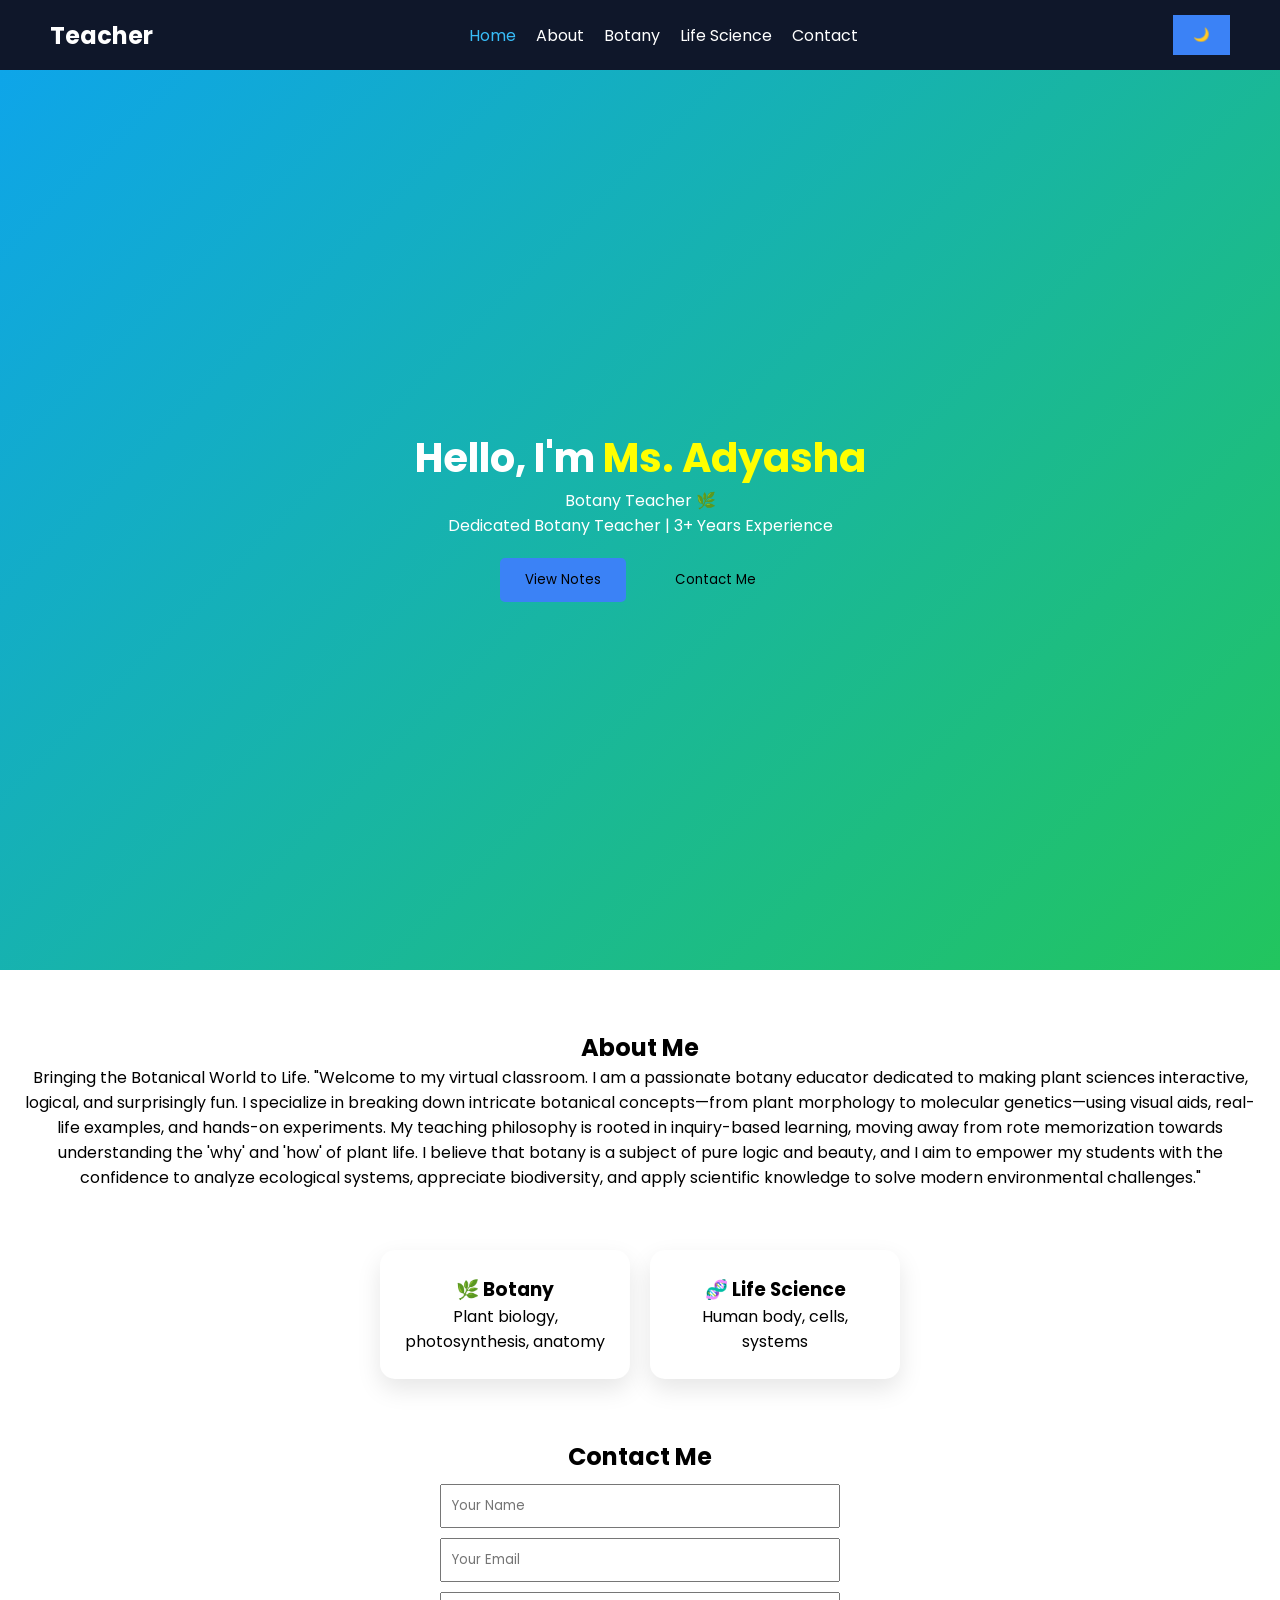
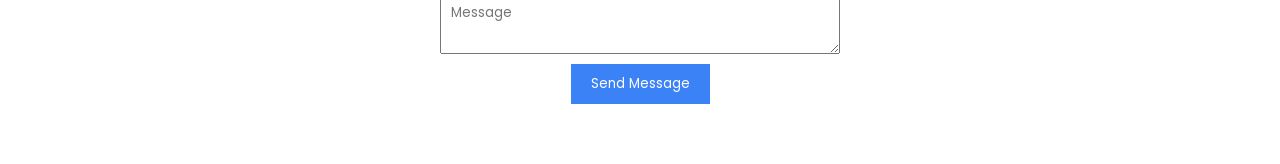
==== index.html @ 3b7aa275 "Add files via upload" ====
<!DOCTYPE html>
<html lang="en">
<head>
  <meta charset="UTF-8">
  <meta name="viewport" content="width=device-width, initial-scale=1.0">
  <title>Learn the Beauty of Naure with the Best Botany Teacher</title>
  <link rel="stylesheet" href="style.css">

  <!-- Google Font -->
  <link href="https://fonts.googleapis.com/css2?family=Poppins:wght@300;500;700&display=swap" rel="stylesheet">
</head>
<body>

<!-- Navbar -->
<header>
  <nav class="navbar">
    <h2 class="logo">Teacher</h2>
    
    <ul class="nav-links">
      <li><a href="#home">Home</a></li>
      <li><a href="#about">About</a></li>
      <li><a href="botany.html" >Botany</a></li>
      <li><a href="life-science.html">Life Science</a></li>
      <li><a href="#contact">Contact</a></li>
    </ul>
    <button id="darkToggle">🌙</button>
    <!-- Hamburger Button -->
  <div class="menu-toggle" id="menuToggle">☰</div>
</nav>
</header>

<!-- Hero Section -->
<section id="home" class="hero fade-in">
  <div class="hero-content">
    <h1>Hello, I'm <span>Ms. Adyasha</span></h1>
    <p id="typing"></p><p>Dedicated Botany Teacher | 3+ Years Experience</p>
    <div class="hero-buttons">
      <button onclick="scrollToSection('subjects')">View Notes</button>
      <button onclick="scrollToSection('contact')" class="secondary">Contact Me</button>
    </div>
  </div>
</section>

<!-- About -->
<section id="about" class="fade-in">
  <h2>About Me</h2>
  <p>Bringing the Botanical World to Life.
"Welcome to my virtual classroom. I am a passionate botany educator dedicated to making plant sciences 
interactive, logical, and surprisingly fun. I specialize in breaking down intricate botanical 
concepts—from plant morphology to molecular genetics—using visual aids, real-life examples, 
and hands-on experiments. My teaching philosophy is rooted in inquiry-based learning, moving away from 
rote memorization towards understanding the 'why' and 'how' of plant life. I believe that botany is a
 subject of pure logic and beauty, and I aim to empower my students with the confidence to analyze 
 ecological systems, appreciate biodiversity, and apply scientific knowledge to solve modern 
 environmental challenges."</p>
</section>

<!-- Subjects -->
<div class="card-container">
  <a href="botany.html" class="card">
    <h3>🌿 Botany</h3>
    <p>Plant biology, photosynthesis, anatomy</p>
  </a>

  <a href="life-science.html" class="card">
    <h3>🧬 Life Science</h3>
    <p>Human body, cells, systems</p>
  </a>
</div>



<!-- Contact -->
<section id="contact" class="fade-in">
  <h2>Contact Me</h2>

<form action="https://formsubmit.co/tirupatiprasad007@gmail.com" method="POST">

  <input type="text" name="name" placeholder="Your Name" required>
  
  <input type="email" name="email" placeholder="Your Email" required>
  
  <textarea name="message" placeholder="Message" required></textarea>

  <input type="hidden" name="_captcha" value="false">
  <input type="hidden" name="_subject" value="New Contact Message!">
  <input type="hidden" name="_template" value="table">
  <!--<input type="hidden" name="_next" value="thankyou.html">-->
  <input type="hidden" name="_next" value="https://formsubmit.co/thankyou">

  <button type="submit">Send Message</button>

</form>

</form>

</section>

<script src="script.js"></script>
</body>
</html>
---- style.css ----
* {
    margin: 0;
    padding: 0;
    box-sizing: border-box;
    font-family: 'Poppins', sans-serif;
}


body {
    padding-top: 70px;
}

body.dark {
    background: #0f172a;
    color: white;
}

body.dark .card {
    background: #1e293b;
    color: white;
}

/* Navbar */
.navbar {
    display: flex;
    justify-content: space-between;
    align-items: center; /* ✅ important */
    position: fixed;
    width: 100%;
    top: 0;
    left: 0;
    padding: 15px 50px;
    background: #0f172a;
    color: white;
    z-index: 1000;
    transition: 0.3s;
}

.navbar.scrolled {
    box-shadow: 0 5px 15px rgba(0, 0, 0, 0.2);
}

/* ✅ Desktop nav (DEFAULT) */
.nav-links {
    display: flex;
    list-style: none;
    gap: 20px;
}

/* Links */
.nav-links a {
    color: white;
    text-decoration: none;
}

.nav-links a.active {
    color: #38bdf8;
}

/* Hide menu button on desktop */
.menu-toggle {
    display: none;
    font-size: 25px;
    cursor: pointer;
}

/* 📱 Mobile Styles ONLY */
@media (max-width: 800px) {

    .menu-toggle {
        display: block;
    }

    .nav-links {
        display: flex;
        position: fixed;
        top: 0;
        right: -100%;
        height: 100vh;
        width: 65%;
        background: #0f172a;
        flex-direction: column;
        align-items: center;
        justify-content: center;
        gap: 20px;
        transition: 0.3s;
        z-index: 999; /* ✅ important */
    }

    .nav-links li {
        margin: 10px 0;
    }

    .nav-links.active {
        right: 0;
    }
}


/* Hero */
.hero {
    height: 100vh;
    display: flex;
    justify-content: center;
    align-items: center;
    background: linear-gradient(135deg, #0ea5e9, #22c55e);
    color: white;
    text-align: center;
}

.hero h1 {
    font-size: 40px;
}

.hero span {
    color: yellow;
}

.hero-buttons button {
    margin: 10px;
    padding: 12px 25px;
    border: none;
    cursor: pointer;
    border-radius: 5px;
}

.secondary {
    background: transparent;
    border: 2px solid white;
    color: white;
}

.hero button {
    margin-top: 20px;
    padding: 12px 25px;
    border: none;
    color: black;
    cursor: pointer;
    border-radius: 5px;
}

/* Sections */
section {
    padding: 60px 20px;
    text-align: center;
}

/* Cards */
.card-container {
    display: flex;
    justify-content: center;
    gap: 20px;
    flex-wrap: wrap;
}

.card {
    background: white;
    padding: 25px;
    border-radius: 15px;
    width: 250px;
    text-align: center;
    text-decoration: none;
    color: black;
    box-shadow: 0 10px 25px rgba(0, 0, 0, 0.1);
    transition: 0.3s;
}

.card:hover {
    transform: translateY(-10px) scale(1.03);
}

/* Form */
form input,
form textarea {
    display: block;
    width: 90%;
    max-width: 400px;
    margin: 10px auto;
    padding: 10px;
}

button {
    padding: 10px 20px;
    background: #3b82f6;
    color: white;
    border: none;
}

/* Animations */
.fade-in {
    opacity: 1;
    transform: translateY(20px);
    transition: 0.8s ease-in;
}

.fade-in.visible {
    opacity: 1;
    transform: translateY(0);
}

/* 📱 Responsive */
@media (max-width: 768px) {
    .navbar {
        flex-direction: column;
        align-items: center;
    }

    .nav-links {
        flex-direction: column;
        gap: 10px;
    }

    .hero {
        padding: 20px;
    }
}
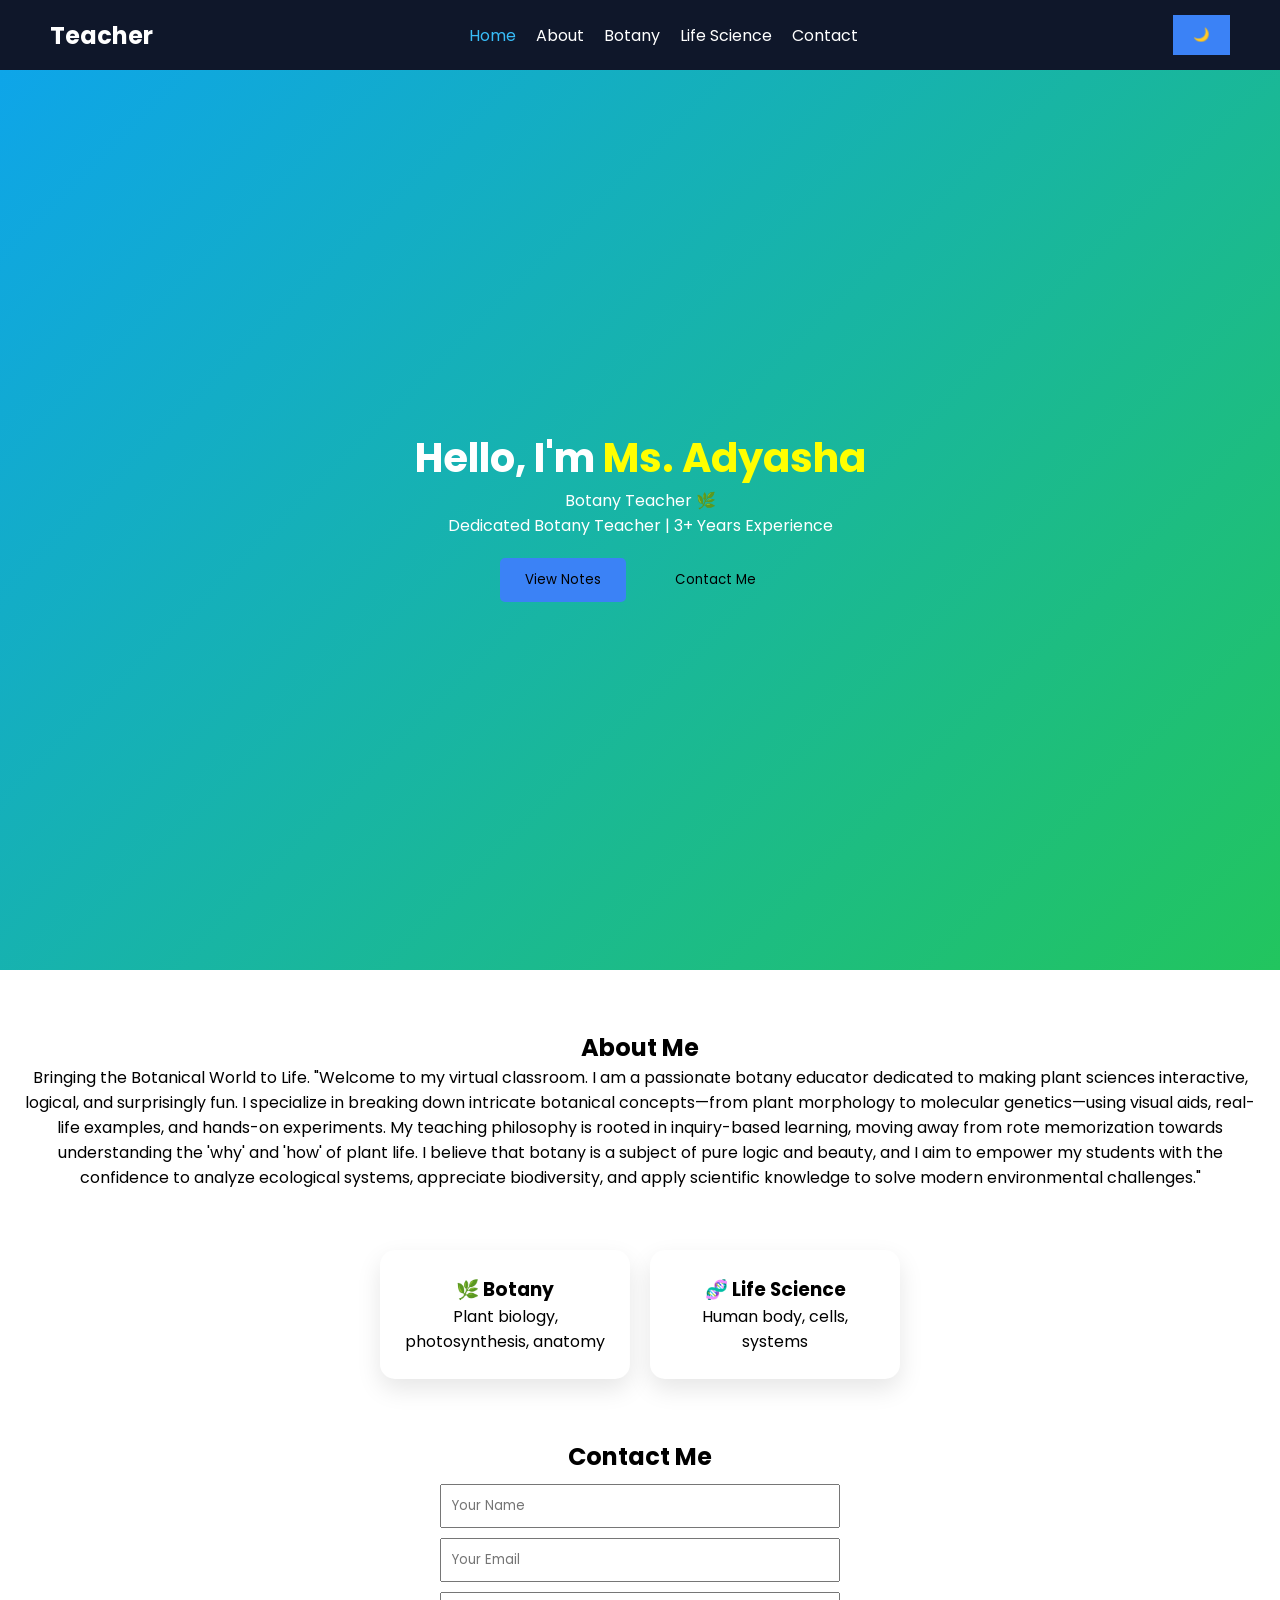
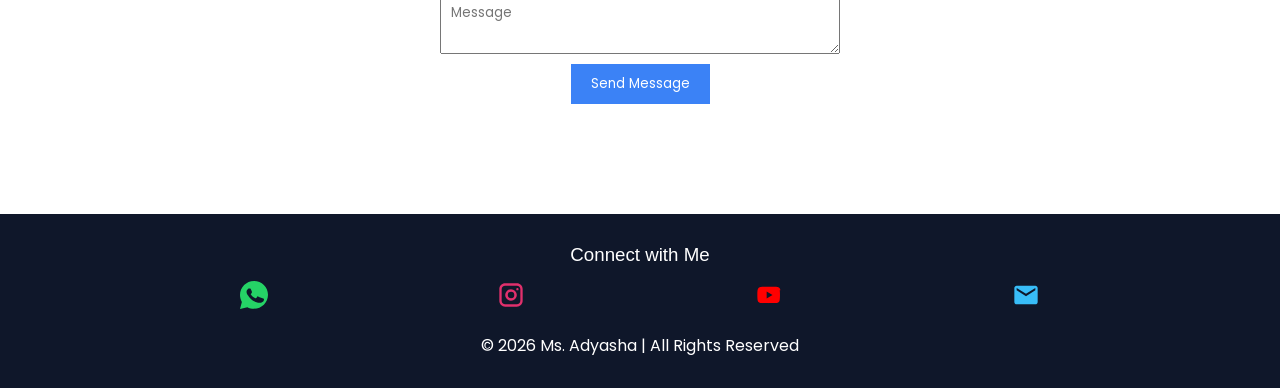
==== commit 79d8f269: "index.html" ====
--- a/index.html
+++ b/index.html
@@ -1,5 +1,6 @@
 <!DOCTYPE html>
 <html lang="en">
+
 <head>
   <meta charset="UTF-8">
   <meta name="viewport" content="width=device-width, initial-scale=1.0">
@@ -9,93 +10,127 @@
   <!-- Google Font -->
   <link href="https://fonts.googleapis.com/css2?family=Poppins:wght@300;500;700&display=swap" rel="stylesheet">
 </head>
+
 <body>
 
-<!-- Navbar -->
-<header>
-  <nav class="navbar">
-    <h2 class="logo">Teacher</h2>
-    
-    <ul class="nav-links">
-      <li><a href="#home">Home</a></li>
-      <li><a href="#about">About</a></li>
-      <li><a href="botany.html" >Botany</a></li>
-      <li><a href="life-science.html">Life Science</a></li>
-      <li><a href="#contact">Contact</a></li>
-    </ul>
-    <button id="darkToggle">🌙</button>
-    <!-- Hamburger Button -->
-  <div class="menu-toggle" id="menuToggle">☰</div>
-</nav>
-</header>
+  <!-- Navbar -->
+  <header>
+    <nav class="navbar">
+      <h2 class="logo">Teacher</h2>
 
-<!-- Hero Section -->
-<section id="home" class="hero fade-in">
-  <div class="hero-content">
-    <h1>Hello, I'm <span>Ms. Adyasha</span></h1>
-    <p id="typing"></p><p>Dedicated Botany Teacher | 3+ Years Experience</p>
-    <div class="hero-buttons">
-      <button onclick="scrollToSection('subjects')">View Notes</button>
-      <button onclick="scrollToSection('contact')" class="secondary">Contact Me</button>
+      <ul class="nav-links">
+        <li><a href="#home">Home</a></li>
+        <li><a href="#about">About</a></li>
+        <li><a href="botany.html">Botany</a></li>
+        <li><a href="life-science.html">Life Science</a></li>
+        <li><a href="#contact">Contact</a></li>
+      </ul>
+      <button id="darkToggle">🌙</button>
+      <!-- Hamburger Button -->
+      <div class="menu-toggle" id="menuToggle">☰</div>
+    </nav>
+  </header>
+
+  <!-- Hero Section -->
+  <section id="home" class="hero fade-in">
+    <div class="hero-content">
+      <h1>Hello, I'm <span>Ms. Adyasha</span></h1>
+      <p id="typing"></p>
+      <p>Dedicated Botany Teacher | 3+ Years Experience</p>
+      <div class="hero-buttons">
+        <button onclick="scrollToSection('subjects')">View Notes</button>
+        <button onclick="scrollToSection('contact')" class="secondary">Contact Me</button>
+      </div>
     </div>
+  </section>
+
+  <!-- About -->
+  <section id="about" class="fade-in">
+    <h2>About Me</h2>
+    <p>Bringing the Botanical World to Life.
+      "Welcome to my virtual classroom. I am a passionate botany educator dedicated to making plant sciences
+      interactive, logical, and surprisingly fun. I specialize in breaking down intricate botanical
+      concepts—from plant morphology to molecular genetics—using visual aids, real-life examples,
+      and hands-on experiments. My teaching philosophy is rooted in inquiry-based learning, moving away from
+      rote memorization towards understanding the 'why' and 'how' of plant life. I believe that botany is a
+      subject of pure logic and beauty, and I aim to empower my students with the confidence to analyze
+      ecological systems, appreciate biodiversity, and apply scientific knowledge to solve modern
+      environmental challenges."</p>
+  </section>
+
+  <!-- Subjects -->
+  <div class="card-container">
+    <a href="botany.html" class="card">
+      <h3>🌿 Botany</h3>
+      <p>Plant biology, photosynthesis, anatomy</p>
+    </a>
+
+    <a href="life-science.html" class="card">
+      <h3>🧬 Life Science</h3>
+      <p>Human body, cells, systems</p>
+    </a>
   </div>
-</section>
-
-<!-- About -->
-<section id="about" class="fade-in">
-  <h2>About Me</h2>
-  <p>Bringing the Botanical World to Life.
-"Welcome to my virtual classroom. I am a passionate botany educator dedicated to making plant sciences 
-interactive, logical, and surprisingly fun. I specialize in breaking down intricate botanical 
-concepts—from plant morphology to molecular genetics—using visual aids, real-life examples, 
-and hands-on experiments. My teaching philosophy is rooted in inquiry-based learning, moving away from 
-rote memorization towards understanding the 'why' and 'how' of plant life. I believe that botany is a
- subject of pure logic and beauty, and I aim to empower my students with the confidence to analyze 
- ecological systems, appreciate biodiversity, and apply scientific knowledge to solve modern 
- environmental challenges."</p>
-</section>
-
-<!-- Subjects -->
-<div class="card-container">
-  <a href="botany.html" class="card">
-    <h3>🌿 Botany</h3>
-    <p>Plant biology, photosynthesis, anatomy</p>
-  </a>
-
-  <a href="life-science.html" class="card">
-    <h3>🧬 Life Science</h3>
-    <p>Human body, cells, systems</p>
-  </a>
-</div>
 
 
 
-<!-- Contact -->
-<section id="contact" class="fade-in">
-  <h2>Contact Me</h2>
+  <!-- Contact -->
+  <section id="contact" class="fade-in">
+    <h2>Contact Me</h2>
 
-<form action="https://formsubmit.co/tirupatiprasad007@gmail.com" method="POST">
-
-  <input type="text" name="name" placeholder="Your Name" required>
-  
-  <input type="email" name="email" placeholder="Your Email" required>
-  
-  <textarea name="message" placeholder="Message" required></textarea>
-
-  <input type="hidden" name="_captcha" value="false">
-  <input type="hidden" name="_subject" value="New Contact Message!">
-  <input type="hidden" name="_template" value="table">
-  <!--<input type="hidden" name="_next" value="thankyou.html">-->
-  <input type="hidden" name="_next" value="https://formsubmit.co/thankyou">
-
-  <button type="submit">Send Message</button>
-
+<form id="contactForm">
+  <input type="text" id="name" placeholder="Your Name" required>
+  <input type="email" id="email" placeholder="Your Email" required>
+  <textarea id="message" placeholder="Message" required></textarea>
+ <button type="submit" id="submitBtn">Send Message</button>
+ <p id="successMsg"></p>
 </form>
 
-</form>
+<p id="successMsg"></p>
+  </section>
+<!-- Footer -->
+<footer class="footer">
+  <h3>Connect with Me</h3>
 
-</section>
+  <div class="social-icons">
 
-<script src="script.js"></script>
+    <!-- WhatsApp -->
+    <a href="https://wa.me/91XXXXXXXXXX" target="_blank">
+       <svg viewBox="0 0 24 24" width="28" height="28">
+    <path fill="#25D366" fill-rule="evenodd"
+      d="M12 0C5.4 0 0 5.4 0 12c0 2.1.6 4.1 1.6 5.9L0 24l6.3-1.6c1.7.9 3.6 1.4 5.7 1.4 6.6 0 12-5.4 12-12S18.6 0 12 0zm5.5 14.2c-.3-.2-1.7-.8-2-1-.3-.1-.5-.2-.7.2-.2.3-.8 1-1 1.2-.2.2-.3.2-.6.1-1.7-.8-2.8-1.4-3.9-3.2-.3-.5.3-.5.9-1.7.1-.2 0-.4 0-.6s-.7-1.7-1-2.3c-.3-.6-.6-.5-.8-.5h-.7c-.2 0-.6.1-.9.4-.3.3-1.2 1.1-1.2 2.6s1.3 3 1.5 3.2c.2.3 2.6 4 6.4 5.4.9.3 1.6.5 2.1.6.9.1 1.7.1 2.3.1.7-.1 2.1-.9 2.4-1.7.3-.8.3-1.5.2-1.7-.1-.2-.3-.3-.6-.4z"/>
+  </svg>
+    </a>
+
+    <!-- Instagram -->
+    <a href="https://instagram.com/yourusername" target="_blank">
+      <svg viewBox="0 0 24 24" width="28" height="28">
+        <path fill="#E1306C"
+          d="M7 2C4.2 2 2 4.2 2 7v10c0 2.8 2.2 5 5 5h10c2.8 0 5-2.2 5-5V7c0-2.8-2.2-5-5-5H7zm10 2c1.7 0 3 1.3 3 3v10c0 1.7-1.3 3-3 3H7c-1.7 0-3-1.3-3-3V7c0-1.7 1.3-3 3-3h10zm-5 3a5 5 0 100 10 5 5 0 000-10zm0 2.2a2.8 2.8 0 110 5.6 2.8 2.8 0 010-5.6zM17.5 6a1 1 0 100 2 1 1 0 000-2z"/>
+      </svg>
+    </a>
+
+    <!-- YouTube -->
+    <a href="https://youtube.com/@yourchannel" target="_blank">
+      <svg viewBox="0 0 24 24" width="28" height="28">
+        <path fill="#FF0000"
+          d="M21.8 8s-.2-1.4-.8-2c-.7-.8-1.5-.8-1.9-.9C16.7 5 12 5 12 5h0s-4.7 0-7.1.1c-.4 0-1.2.1-1.9.9-.6.6-.8 2-.8 2S2 9.6 2 11.2v1.6c0 1.6.2 3.2.2 3.2s.2 1.4.8 2c.7.8 1.6.8 2 .9 1.5.1 6.4.1 6.4.1s4.7 0 7.1-.1c.4 0 1.2-.1 1.9-.9.6-.6.8-2 .8-2s.2-1.6.2-3.2v-1.6c0-1.6-.2-3.2-.2-3.2zM10 15V9l5 3-5 3z"/>
+      </svg>
+    </a>
+
+    <!-- Email -->
+    <a href="mailto:adyashakmbb@gmail.com">
+       <svg viewBox="0 0 24 24" width="28" height="28">
+    <path fill="#38bdf8" d="M20 4H4c-1.1 0-2 .9-2 2v12c0 1.1.9 2 2 2h16c1.1 0 2-.9 2-2V6c0-1.1-.9-2-2-2zm0 4-8 5-8-5V6l8 5 8-5v2z"/>
+  </svg>
+    </a>
+
+  </div>
+
+  <p>© 2026 Ms. Adyasha | All Rights Reserved</p>
+</footer>
+
+
+  <script src="script.js"></script>
 </body>
+
 </html>
--- a/style.css
+++ b/style.css
@@ -213,4 +213,52 @@
     .hero {
         padding: 20px;
     }
-}+}
+/* Footer */
+.footer {
+  background: #0f172a;
+  color: white;
+  text-align: center;
+  padding: 30px 20px;
+  margin-top: 50px;
+}
+
+.footer h3 {
+  margin-bottom: 15px;
+  font-weight: 500;
+}
+
+.social-icons {
+  margin-bottom: 15px;
+   display: flex;
+  justify-content: space-evenly;
+  align-items: center;
+  width: 100%;
+}
+
+.social-icons a {
+  font-size: 24px;
+  margin: 0 10px;
+  display: inline-block;
+  transition: 0.3s;
+}
+
+.social-icons a svg {
+  transition: 0.3s;
+}
+
+/* Hover effect */
+.social-icons a:hover svg {
+  transform: translateY(-5px) scale(1.2);
+  filter: drop-shadow(0 0 6px rgba(255,255,255,0.5));
+}
+
+@media (max-width: 768px) {
+  .footer {
+    flex-direction: column;
+    text-align: center;
+    gap: 15px;
+  }
+}
+
+
